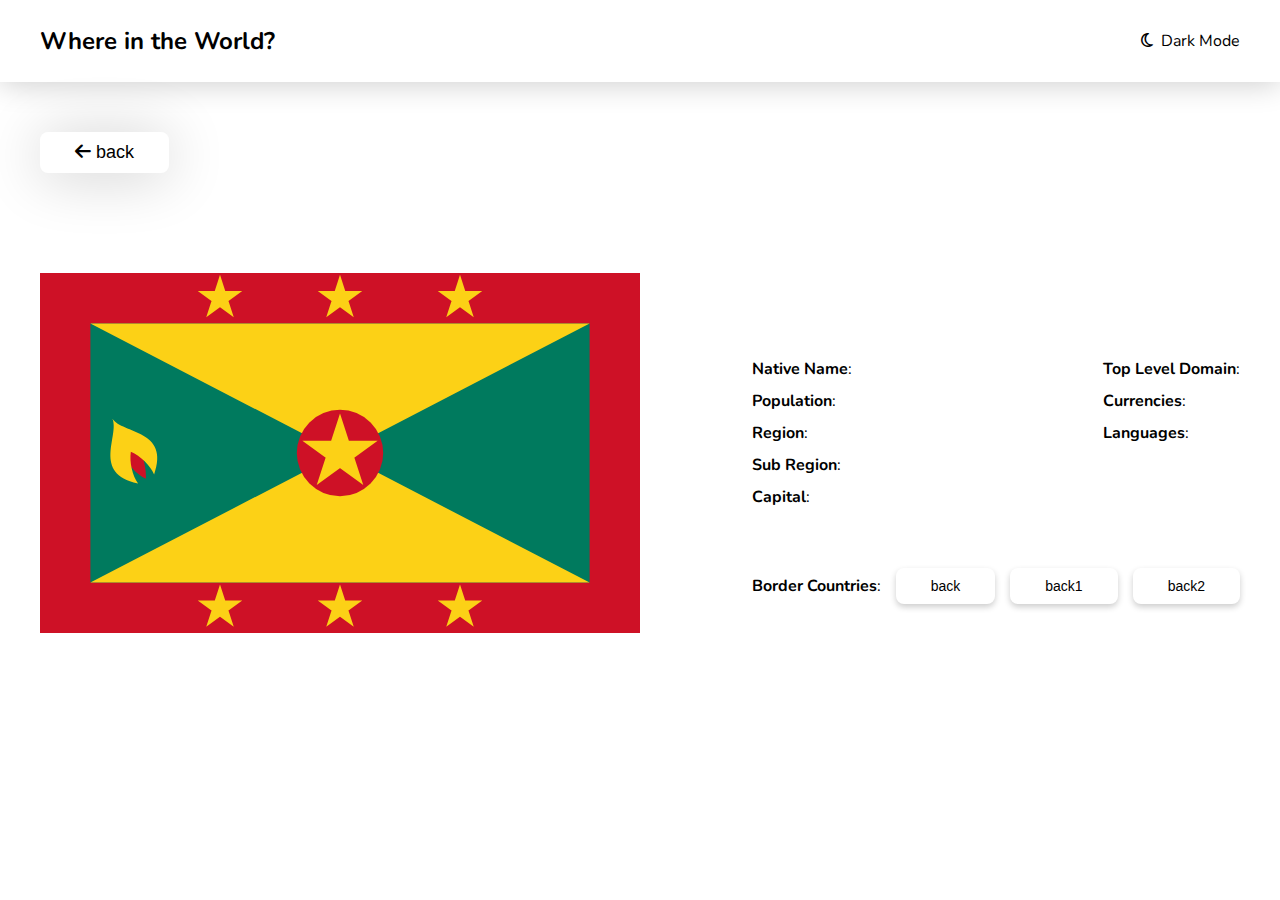
==== Country-info.html @ 60db4b16 "country details form api" ====
<!DOCTYPE html>
<html lang="en">
  <head>
    <meta charset="UTF-8" />
    <meta name="viewport" content="width=device-width, initial-scale=1.0" />
    <title>practice</title>
    <link rel="shortcut icon" href="#" type="image/x-icon" />
    <link
      rel="stylesheet"
      href="https://cdnjs.cloudflare.com/ajax/libs/font-awesome/6.7.1/css/all.min.css"
    />
    <link
      href="https://fonts.googleapis.com/css?family=Nunito:200,300,regular,500,600,700,800,900"
      rel="stylesheet"
    />
    <link rel="stylesheet" href="style.css" />
  </head>
  <body>
    <header>
        <div class="container">
          <div class="head-box">
            <h2>Where in the World?</h2>
            <p class="mode">
              <i class="fa-regular fa-moon"></i>&nbsp;&nbsp;Dark Mode
            </p>
          </div>
        </div>
      </header>
      <main>
        <div class="container">
            <div class="bt-back">
                <a href="index.html">  <button><i class="fa-solid fa-arrow-left"></i>&nbsp;back</button></a>
              
            </div>

            <div class="countryinfo-box">
                    <div class="box-detailsimg">
                        <img class src="/images/gd.svg" alt=""/>
                    </div>
                    <div class="box-detailsimg">                        
                          <h3 class="card-title"></h3>
                            <div class="card_details">
                                <div>
                                    <p><b>Native Name</b>: <span class="nativeName"></span></p>
                                    <p><b>Population</b>: <span class="population"></span></p>
                                    <p><b>Region</b>: <span class="region"></span></p>      
                                    <p><b>Sub Region</b>: <span class="subRegion"></span></p>      
                                    <p><b>Capital</b>: <span class="capital"></span></p>      
                                </div>
                                <div>
                                    <p><b>Top Level Domain</b>: <span class="tlD"></span></p>
                                    <p><b>Currencies</b>: <span class="currencies"></span></p>
                                    <p><b>Languages</b>: <span class="languages"></span></p>       
                                </div>
                            </div>
                            <div class="brdrbox">
                                <p><b>Border Countries</b>:</p>
                                <button>back</button>
                                <button>back1</button>
                                <button>back2</button>
                            </div>                                
                    </div>
            </div>
        </div>
      </main>
  </body>
  <!-- <script src="./site.js"></script> -->
  <script src="./Country.js" defer></script>
</html>
---- style.css ----
*{
    margin: 0;
    padding: 0;
    box-sizing: border-box;
}

a {
    text-decoration-line: none;
    color: inherit;
}
body{
    font-family: Nunito, sans-serif;
}
header{
    box-shadow: 0 2px 30px rgba(0,0,0,0.2);
    padding: 25px;
}
.container{
    max-width: 1200px;
    margin-inline: auto ;
}
.head-box{
    display: flex;
    justify-content:space-between;
    align-items: center;
}
header .mode{
    cursor: pointer;
}
main{
    margin-bottom: 50px;
    padding: 0 25px;
}
.country{
    max-width: 250px;
    border-radius: 8px;
    box-shadow: 0 2px 30px rgba(0,0,0,0.2);
    overflow: hidden;
    display: inline-block;
    transition: transform .3s ease-in-out;
}
.country:hover{
    transform: scale(1.01);
    box-shadow: 0 3px 60px rgba(0,0,0,0.2);
}
.img-box{
    width: 100%; 
   
}
.country img{
    max-width: 100%;
    max-height: 100%;
    object-fit: cover;
}
.card-text{
    padding: 25px;
}
.card-title{
    font-size: 20px;
    margin-bottom: 10px;
    font-weight: 800;
    /* color: black; */
}
.card-text p{
    margin-bottom: 10px;
    font-weight: normal;
    /* color: black; */
}
.countries-container{
    display: flex;
    justify-content: space-between;
    align-items: center;
    gap: 60px;
    flex-wrap: wrap;
}

/*country info page */
.bt-back{
    margin-top: 50px;
}
.bt-back button{
        padding: 10px 35px;
        background-color: #fff;
        box-shadow:0 3px 60px rgba(0,0,0,0.2);
        border: 0;
        font-size: 18px;
        text-align: center;
        cursor: pointer;
        transition: all 0.3s ease-in-out;
        border-radius: 8px;
        font-weight: 300;
        outline: 0;
}
.bt-back button:hover{
    padding: 10px 35px;
    background-color: #cfc6c6;
    color: #232323;
}
.countryinfo-box{
    display: flex;
    justify-content: space-between;
    align-items: center;
    margin-top: 100px;
}
.box-detailsimg{
    max-width: 50%;
}
.box-detailsimg img{
    width: 100%;
}
.card_details{
    display: flex;
    justify-content: space-between;
    align-items: flex-start;
    margin-top: 50px;
}

.brdrbox{
    display: flex;
    justify-content: flex-start;
    align-items: center;
    margin-top: 50px;
}
.brdrbox button{
    padding: 10px 35px;
    background-color: #fff;
    box-shadow:0 3px 6px rgba(0,0,0,0.2);
    border: 0;
    font-size: 14px;
    text-align: center;
    border-radius: 8px;
    font-weight: 300;
    margin-left: 15px;
    outline: 0;
}
.box-detailsimg p{
    margin-bottom: 10px;
    font-weight: normal;
}
.brdrbox p{
    margin: 0;
}
/*  */
#search-wrapper {
    display: flex;
    align-items: stretch;
    border-radius: 8px;
    background-color: #fff;
    overflow: hidden;
    max-width: 400px;
    box-shadow: 2px 1px 5px 1px rgba(0, 0, 0, 0.273);
}
    #search{
        border:none;
        width:350px;
        font-size: 15px;
    }
    #search:focus{
        outline: none;
    }
    .search-icon{
        margin: 25px;
        color:rgba(0, 0, 0, 0.564);
    }
    #search-button{
        border:none;
        cursor: pointer;
        color:#fff;
        background-color:#1dbf73;
        padding:0px 10px;
    }


    @media (max-width:768px) {
        .countries-container{
            justify-content: center;
        }        
    }
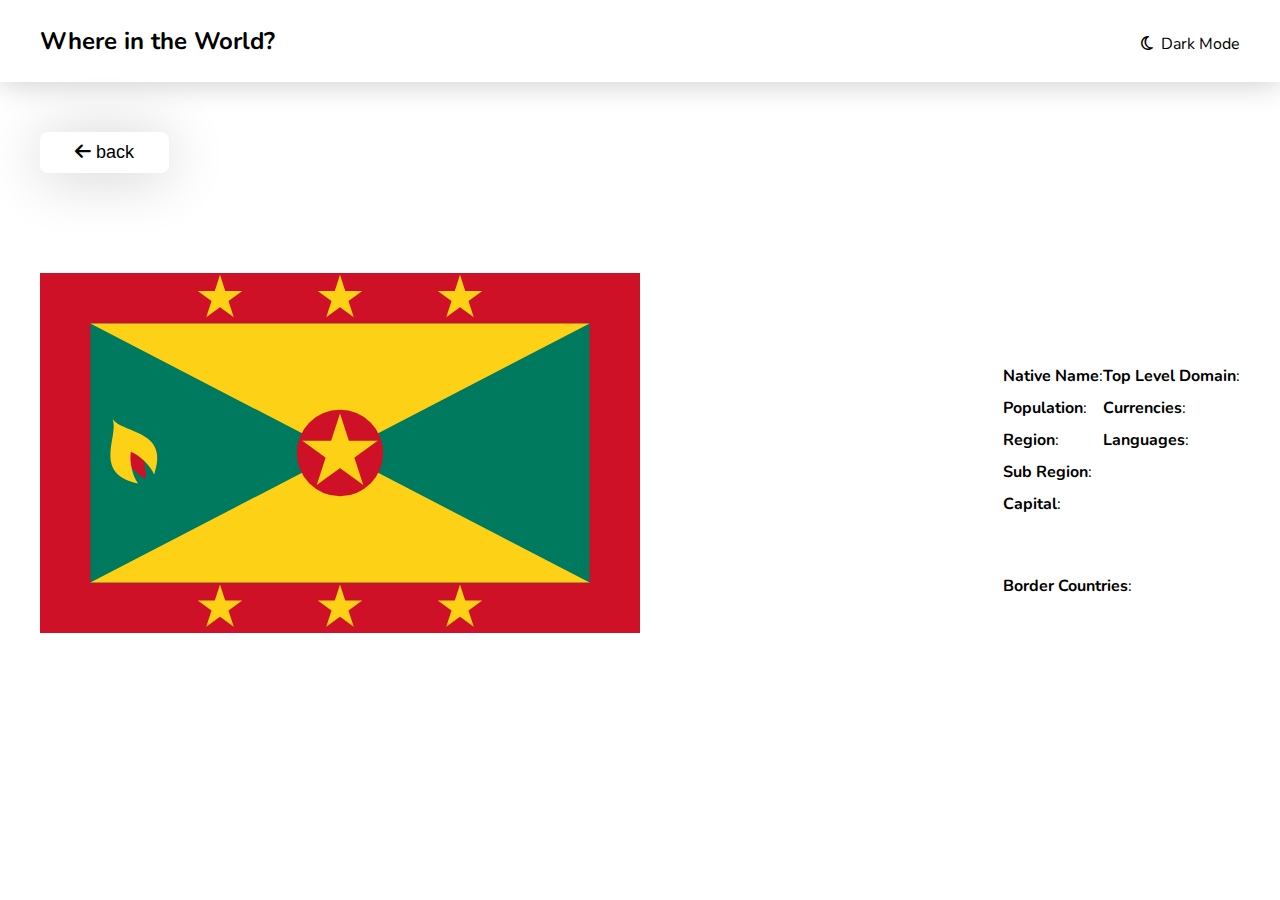
==== commit 772b822b: "all page are done by rushabh" ====
--- a/Country-info.html
+++ b/Country-info.html
@@ -19,9 +19,9 @@
     <header>
         <div class="container">
           <div class="head-box">
-            <h2>Where in the World?</h2>
-            <p class="mode">
-              <i class="fa-regular fa-moon"></i>&nbsp;&nbsp;Dark Mode
+            <h2><a href="/">Where in the World?</a></h2>
+            <p class="mode" id="themechange">
+              <i id="theme-icon" class="fa-regular fa-moon"></i>&nbsp;&nbsp;<sapn id="theme-text">Dark Mode</sapn>
             </p>
           </div>
         </div>
@@ -29,7 +29,7 @@
       <main>
         <div class="container">
             <div class="bt-back">
-                <a href="index.html">  <button><i class="fa-solid fa-arrow-left"></i>&nbsp;back</button></a>
+           <button id="bt-back" onclick="history.back()"><i class="fa-solid fa-arrow-left"></i>&nbsp;back</button>
               
             </div>
 
@@ -55,9 +55,7 @@
                             </div>
                             <div class="brdrbox">
                                 <p><b>Border Countries</b>:</p>
-                                <button>back</button>
-                                <button>back1</button>
-                                <button>back2</button>
+                                <!-- <button>back</button> -->
                             </div>                                
                     </div>
             </div>
--- a/style.css
+++ b/style.css
@@ -3,26 +3,52 @@
     padding: 0;
     box-sizing: border-box;
 }
-
 a {
     text-decoration-line: none;
     color: inherit;
 }
 body{
     font-family: Nunito, sans-serif;
-}
+    --background-color:#fff;
+    --text-color:#000;
+    --elements-color:#fff;
+    background-color:var(--background-color);
+    color: var(--text-color);
+}
+body.dark{
+    --background-color:hsl(207, 26%, 17%);
+    --text-color:#fff;
+    --elements-color:hsl(209, 23%, 22%);
+}
+
+
 header{
     box-shadow: 0 2px 30px rgba(0,0,0,0.2);
     padding: 25px;
+    background-color: var(--elements-color);
 }
 .container{
     max-width: 1200px;
-    margin-inline: auto ;
+    margin-inline: auto;
 }
 .head-box{
     display: flex;
     justify-content:space-between;
-    align-items: center;
+    align-items: baseline;
+}
+.head-box select{
+    border-radius: 8px;
+    background-color: var(--background-color);
+    color:var(--text-color);
+    overflow: hidden;
+    padding: 10px 35px;
+    box-shadow: 2px 1px 5px 1px rgba(0, 0, 0, 0.273);
+    border: 0;
+    outline: 0;
+    cursor: pointer;
+}
+.head-box select option{
+    cursor: pointer;
 }
 header .mode{
     cursor: pointer;
@@ -38,18 +64,19 @@
     overflow: hidden;
     display: inline-block;
     transition: transform .3s ease-in-out;
+    background-color: var(--elements-color);
 }
 .country:hover{
     transform: scale(1.01);
     box-shadow: 0 3px 60px rgba(0,0,0,0.2);
 }
 .img-box{
-    width: 100%; 
-   
+    width: 100%;
+    height: 150px;
 }
 .country img{
-    max-width: 100%;
-    max-height: 100%;
+    width: 100%;
+    height: 100%;
     object-fit: cover;
 }
 .card-text{
@@ -80,7 +107,8 @@
 }
 .bt-back button{
         padding: 10px 35px;
-        background-color: #fff;
+        background-color: var(--elements-color);
+        color:var(--text-color);
         box-shadow:0 3px 60px rgba(0,0,0,0.2);
         border: 0;
         font-size: 18px;
@@ -93,8 +121,8 @@
 }
 .bt-back button:hover{
     padding: 10px 35px;
-    background-color: #cfc6c6;
-    color: #232323;
+    background-color: var(--elements-color);
+    color:var(--text-color);
 }
 .countryinfo-box{
     display: flex;
@@ -121,9 +149,10 @@
     align-items: center;
     margin-top: 50px;
 }
-.brdrbox button{
+.brdrbox a{
     padding: 10px 35px;
-    background-color: #fff;
+    background-color: var(--background-color);
+    color:var(--text-color);
     box-shadow:0 3px 6px rgba(0,0,0,0.2);
     border: 0;
     font-size: 14px;
@@ -145,32 +174,39 @@
     display: flex;
     align-items: stretch;
     border-radius: 8px;
-    background-color: #fff;
+    background-color: var(--background-color);
+    color:var(--text-color);
     overflow: hidden;
     max-width: 400px;
+    margin: 25px 0 50px 0;
     box-shadow: 2px 1px 5px 1px rgba(0, 0, 0, 0.273);
 }
     #search{
         border:none;
         width:350px;
         font-size: 15px;
+        background-color: var(--background-color);
+        color:var(--text-color);
+    }
+    #search::placeholder{
+        color: grey;
     }
     #search:focus{
         outline: none;
     }
-    .search-icon{
-        margin: 25px;
-        color:rgba(0, 0, 0, 0.564);
+    .search-icon {
+        margin: 15px 30px;
+        color: var(--text-color);
     }
     #search-button{
         border:none;
         cursor: pointer;
-        color:#fff;
-        background-color:#1dbf73;
+        background-color: inherit;
+       color:inherit;
         padding:0px 10px;
     }
 
-
+    
     @media (max-width:768px) {
         .countries-container{
             justify-content: center;
